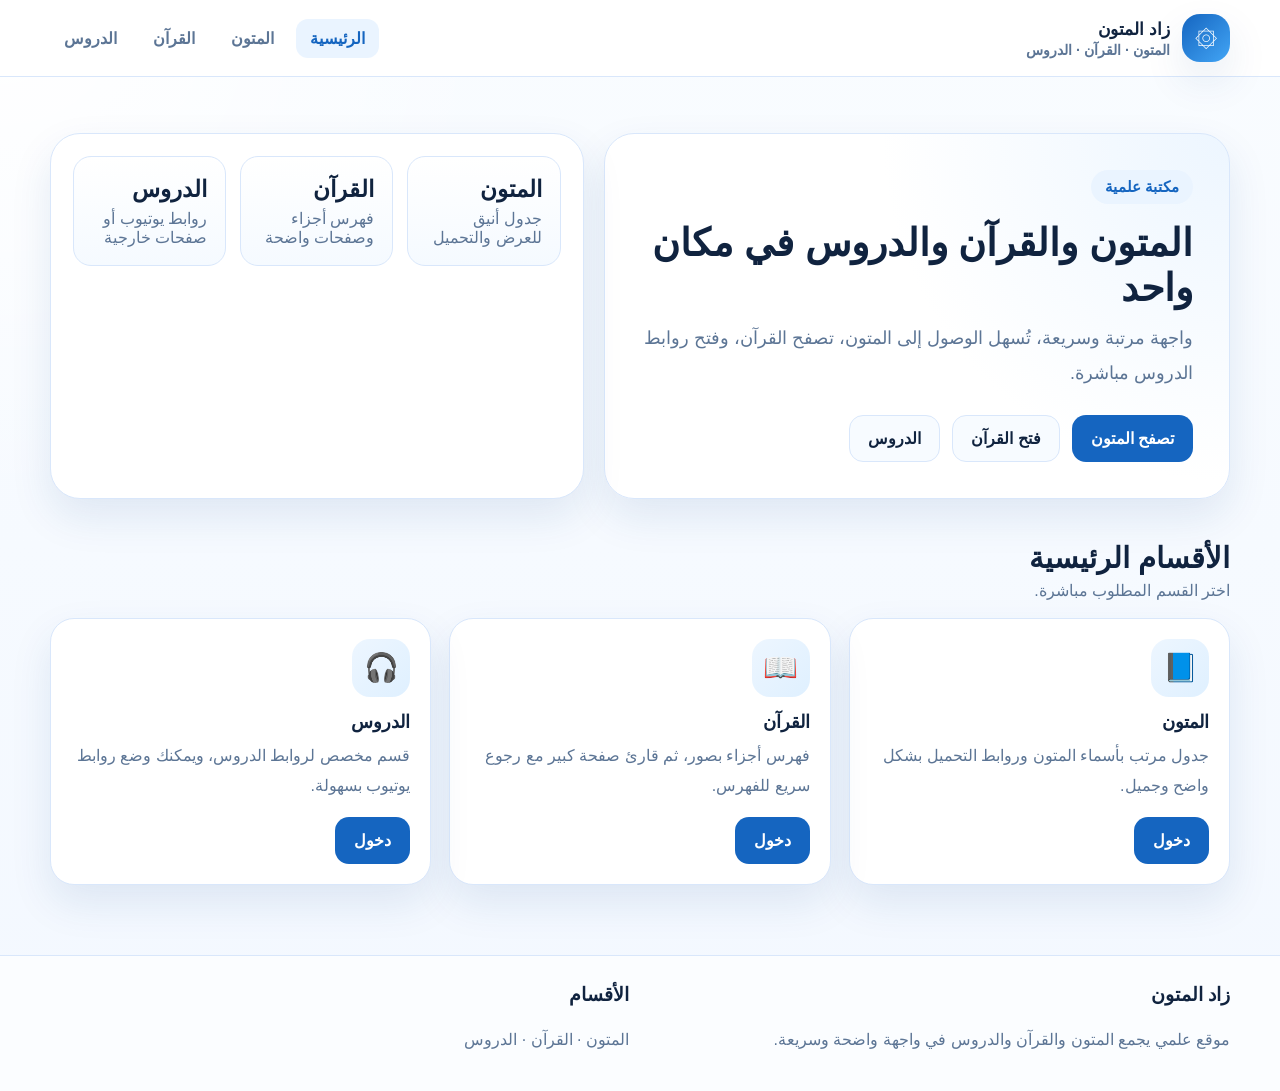
==== index.html @ 4cfde092 "Add files via upload" ====
<!doctype html>
<html lang="ar" dir="rtl">
<head>
  <meta charset="utf-8">
  <meta name="viewport" content="width=device-width, initial-scale=1">
  <title>زاد المتون</title>
  <meta name="description" content="المتون والقرآن والدروس">
  <link rel="stylesheet" href="assets/css/style.css">
</head>
<body>
<div data-current-page="home"></div>

<header class="topbar">
  <div class="container nav">
    <div class="brand">
      <div class="brand-badge">۞</div>
      <div class="brand-text">
        <div>زاد المتون</div>
        <small>المتون · القرآن · الدروس</small>
      </div>
    </div>
    <button class="menu-btn" aria-label="القائمة">☰</button>
    <nav class="nav-links">
      <a href="index.html" data-page="home">الرئيسية</a>
      <a href="mutoon.html" data-page="mutoon">المتون</a>
      <a href="quran.html" data-page="quran">القرآن</a>
      <a href="lessons.html" data-page="lessons">الدروس</a>
    </nav>
  </div>
</header>

<main>
  <section class="hero">
    <div class="container hero-grid">
      <div class="panel hero-card">
        <span class="kicker">مكتبة علمية</span>
        <h1>المتون والقرآن والدروس في مكان واحد</h1>
        <p class="lead">واجهة مرتبة وسريعة، تُسهل الوصول إلى المتون، تصفح القرآن، وفتح روابط الدروس مباشرة.</p>
        <div class="hero-actions">
          <a class="btn btn-primary" href="mutoon.html">تصفح المتون</a>
          <a class="btn btn-secondary" href="quran.html">فتح القرآن</a>
          <a class="btn btn-secondary" href="lessons.html">الدروس</a>
        </div>
      </div>
      <div class="panel hero-side">
        <div class="stats">
          <div class="stat"><strong>المتون</strong><span class="muted">جدول أنيق للعرض والتحميل</span></div>
          <div class="stat"><strong>القرآن</strong><span class="muted">فهرس أجزاء وصفحات واضحة</span></div>
          <div class="stat"><strong>الدروس</strong><span class="muted">روابط يوتيوب أو صفحات خارجية</span></div>
        </div>
      </div>
    </div>
  </section>

  <section class="section">
    <div class="container">
      <div class="section-head">
        <div>
          <h2>الأقسام الرئيسية</h2>
          <p>اختر القسم المطلوب مباشرة.</p>
        </div>
      </div>
      <div class="grid">
        <article class="card">
          <div class="card-icon">📘</div>
          <h3>المتون</h3>
          <p>جدول مرتب بأسماء المتون وروابط التحميل بشكل واضح وجميل.</p>
          <div class="actions"><a class="btn btn-primary" href="mutoon.html">دخول</a></div>
        </article>
        <article class="card">
          <div class="card-icon">📖</div>
          <h3>القرآن</h3>
          <p>فهرس أجزاء بصور، ثم قارئ صفحة كبير مع رجوع سريع للفهرس.</p>
          <div class="actions"><a class="btn btn-primary" href="quran.html">دخول</a></div>
        </article>
        <article class="card">
          <div class="card-icon">🎧</div>
          <h3>الدروس</h3>
          <p>قسم مخصص لروابط الدروس، ويمكنك وضع روابط يوتيوب بسهولة.</p>
          <div class="actions"><a class="btn btn-primary" href="lessons.html">دخول</a></div>
        </article>
      </div>
    </div>
  </section>
</main>

<footer class="footer">
  <div class="container footer-grid">
    <div>
      <h3 style="margin-top:0">زاد المتون</h3>
      <p>موقع علمي يجمع المتون والقرآن والدروس في واجهة واضحة وسريعة.</p>
    </div>
    <div>
      <h3 style="margin-top:0">الأقسام</h3>
      <p><a href="mutoon.html">المتون</a> · <a href="quran.html">القرآن</a> · <a href="lessons.html">الدروس</a></p>
    </div>
  </div>
</footer>

<script src="assets/js/common.js"></script>
</body>
</html>
---- assets/css/style.css ----
:root{
  --bg:#f3f8ff;
  --surface:#ffffff;
  --surface-2:#f7fbff;
  --line:#d9e7fb;
  --text:#10233f;
  --muted:#5c7595;
  --primary:#1565c0;
  --primary-2:#0d47a1;
  --accent:#42a5f5;
  --soft:#eaf4ff;
  --shadow:0 18px 42px rgba(17,70,140,.10);
  --radius:22px;
  --container:min(1180px, calc(100% - 28px));
}
*{box-sizing:border-box}
html{scroll-behavior:smooth}
body{
  margin:0;
  direction:rtl;
  color:var(--text);
  font-family:"Noto Naskh Arabic","Segoe UI",Tahoma,Arial,sans-serif;
  background:
    radial-gradient(circle at top left, #ffffff 0, transparent 30%),
    linear-gradient(180deg,#f9fcff 0%, var(--bg) 100%);
}
a{color:inherit;text-decoration:none}
img{display:block;max-width:100%}
button,input,select{font:inherit}
.container{width:var(--container);margin-inline:auto}
.topbar{
  position:sticky;top:0;z-index:50;
  background:rgba(255,255,255,.96);
  backdrop-filter:blur(10px);
  border-bottom:1px solid var(--line);
}
.nav{display:flex;align-items:center;justify-content:space-between;gap:16px;padding:14px 0}
.brand{display:flex;align-items:center;gap:12px}
.brand-badge{
  width:48px;height:48px;border-radius:18px;display:grid;place-items:center;
  background:linear-gradient(135deg,var(--primary),var(--accent));
  color:#fff;font-size:23px;box-shadow:var(--shadow)
}
.brand-text{font-weight:800;font-size:1.08rem}
.brand-text small{display:block;color:var(--muted);font-weight:600;margin-top:2px}
.nav-links{display:flex;align-items:center;gap:8px;flex-wrap:wrap}
.nav-links a{
  padding:10px 14px;border-radius:12px;color:var(--muted);font-weight:700;transition:.18s ease
}
.nav-links a:hover,.nav-links a.active{background:var(--soft);color:var(--primary)}
.menu-btn{
  display:none;border:none;background:var(--soft);color:var(--primary);
  padding:10px 12px;border-radius:12px;font-size:18px;cursor:pointer
}
.hero{padding:56px 0 24px}
.hero-grid{display:grid;grid-template-columns:1.08fr .92fr;gap:20px}
.panel{
  background:var(--surface);border:1px solid var(--line);border-radius:30px;box-shadow:var(--shadow)
}
.hero-card{
  padding:36px;
  background:
    radial-gradient(circle at top right,#edf6ff 0,#ffffff 48%),
    linear-gradient(180deg,#ffffff,#f9fcff)
}
.kicker{
  display:inline-flex;align-items:center;gap:8px;
  background:#eaf4ff;color:var(--primary);padding:8px 14px;border-radius:999px;
  font-size:15px;font-weight:800
}
h1{font-size:clamp(2rem,3vw,3.1rem);line-height:1.18;margin:16px 0 10px}
.lead{margin:0;color:var(--muted);font-size:1.12rem;line-height:1.95}
.hero-actions{display:flex;gap:12px;flex-wrap:wrap;margin-top:24px}
.btn{
  display:inline-flex;align-items:center;justify-content:center;gap:10px;
  padding:13px 18px;border-radius:14px;border:1px solid transparent;
  font-weight:800;cursor:pointer;transition:.18s ease
}
.btn-primary{background:var(--primary);color:#fff}
.btn-primary:hover{background:var(--primary-2)}
.btn-secondary{background:var(--surface-2);border-color:var(--line);color:var(--text)}
.btn-secondary:hover{background:var(--soft)}
.hero-side{padding:22px}
.stats{display:grid;grid-template-columns:repeat(3,1fr);gap:14px}
.stat{
  padding:18px;border-radius:18px;border:1px solid var(--line);
  background:linear-gradient(180deg,#ffffff,#f5faff)
}
.stat strong{display:block;font-size:1.45rem;margin-bottom:6px}
.section{padding:18px 0 34px}
.section-head{display:flex;justify-content:space-between;align-items:end;gap:18px;margin-bottom:18px}
.section-head h2{margin:0;font-size:1.8rem}
.section-head p{margin:6px 0 0;color:var(--muted)}
.grid{display:grid;grid-template-columns:repeat(3,1fr);gap:18px}
.card{
  background:var(--surface);border:1px solid var(--line);border-radius:24px;
  padding:20px;box-shadow:var(--shadow)
}
.card-icon{
  width:58px;height:58px;border-radius:18px;display:grid;place-items:center;
  background:linear-gradient(135deg,#edf6ff,#dff0ff);color:var(--primary);font-size:28px;margin-bottom:14px
}
.card h3{margin:0 0 8px;font-size:1.14rem}
.card p{margin:0;color:var(--muted);line-height:1.9}
.actions{display:flex;gap:10px;flex-wrap:wrap;margin-top:16px}
.page-title{padding:28px 0 16px}
.page-title h1{margin:0 0 8px;font-size:2.1rem}
.page-title p{margin:0;color:var(--muted);line-height:1.9}
.notice{
  background:linear-gradient(180deg,#edf6ff,#ffffff);
  border:1px solid #cfe3fb;color:#214970;border-radius:18px;
  padding:16px 18px;line-height:1.9
}
.search-wrap{margin:18px 0}
.input{
  width:100%;padding:14px 16px;border-radius:14px;border:1px solid var(--line);
  background:#fff;outline:none;color:var(--text)
}
.input:focus{border-color:#8ec4ff;box-shadow:0 0 0 4px rgba(66,165,245,.12)}
.list-grid{display:grid;grid-template-columns:repeat(3,1fr);gap:18px}
.resource-card .meta{display:flex;gap:8px;flex-wrap:wrap;margin:10px 0 14px}
.badge{background:#ebf5ff;color:#1d5da8;padding:6px 10px;border-radius:999px;font-size:.9rem}
.muted{color:var(--muted)}
.footer{
  margin-top:36px;padding:28px 0 36px;border-top:1px solid var(--line);
  background:rgba(255,255,255,.7)
}
.footer-grid{display:grid;grid-template-columns:1fr 1fr;gap:22px}
.footer p{margin:0;color:var(--muted);line-height:1.9}
.quran-index-grid{display:grid;grid-template-columns:repeat(5,1fr);gap:16px}
.juz-card{
  border:1px solid var(--line);background:var(--surface);border-radius:22px;padding:14px;
  cursor:pointer;text-align:right;box-shadow:var(--shadow);transition:.16s ease
}
.juz-card:hover{transform:translateY(-2px)}
.juz-card .thumb{
  height:150px;border-radius:16px;overflow:hidden;background:#eef6ff;
  border:1px solid var(--line);margin-bottom:12px;display:grid;place-items:center
}
.juz-card .thumb img{width:100%;height:100%;object-fit:cover}
.juz-card .num{
  display:inline-block;background:#eaf4ff;color:#1c5ba4;border-radius:999px;
  padding:5px 10px;font-size:.9rem;margin-bottom:10px
}
.juz-title{font-weight:800;font-size:1.03rem;margin-bottom:6px}
.juz-range{color:var(--muted);font-size:.95rem;line-height:1.7}
.quran-shell{display:grid;grid-template-columns:280px 1fr;gap:18px;align-items:start}
.quran-sidebar .card{position:sticky;top:88px}
.info-list{display:grid;gap:8px}
.info-item{
  background:var(--surface-2);padding:10px 12px;border:1px solid var(--line);border-radius:12px
}
.reader-toolbar{display:flex;justify-content:space-between;align-items:center;gap:12px;margin-bottom:12px}
.reader-meta{display:flex;gap:10px;flex-wrap:wrap}
.page-badge{
  background:#ebf5ff;color:#165fae;padding:7px 12px;border-radius:999px;font-size:.92rem
}
.quran-reader{
  background:linear-gradient(180deg,#ffffff,#f9fcff);border:1px solid var(--line);
  border-radius:28px;padding:12px;box-shadow:var(--shadow)
}
.quran-page-wrap{
  background:#fff;border:1px solid var(--line);border-radius:24px;padding:8px
}
.quran-image-frame{
  background:#f4f9ff;border:1px solid var(--line);border-radius:20px;padding:8px
}
.quran-image-frame img{
  width:100%;max-height:85vh;object-fit:contain;border-radius:12px;margin:auto;
  box-shadow:0 10px 30px rgba(17,70,140,.10)
}
.quran-text{
  font-size:2rem;line-height:2.45;text-align:center;padding:22px;background:#fff;
  border:1px solid var(--line);border-radius:20px
}
.reader-actions{display:flex;gap:10px;flex-wrap:wrap}
.table-card{padding:0;overflow:hidden}
.data-table{width:100%;border-collapse:collapse}
.data-table th,.data-table td{padding:16px 14px;border-bottom:1px solid var(--line);vertical-align:top}
.data-table thead th{background:#f4f9ff;color:#24588d;font-size:.96rem}
.data-table tbody tr:hover{background:#fbfdff}
.data-table td.actions-cell{width:230px}
.data-table .actions{justify-content:flex-start;margin-top:0}
.data-table .title-cell strong{display:block;font-size:1.02rem;margin-bottom:6px}
.data-table .title-cell small{color:var(--muted);display:block;line-height:1.8}
.empty{
  background:var(--surface);border:1px dashed var(--line);border-radius:18px;
  padding:22px;text-align:center;color:var(--muted)
}
.help-box{display:grid;grid-template-columns:1fr 1fr;gap:18px;margin:18px 0}
.code-box{
  direction:ltr;text-align:left;white-space:pre-wrap;font-family:Consolas,monospace;
  background:#f6fbff;border:1px solid var(--line);border-radius:16px;padding:14px;color:#1f4670
}
.quick-links{display:grid;grid-template-columns:repeat(3,1fr);gap:14px}
.quick-link{
  background:var(--surface);border:1px solid var(--line);border-radius:18px;
  padding:16px 18px;box-shadow:var(--shadow)
}
.quick-link strong{display:block;margin-bottom:6px}
code{background:#f1f7ff;padding:2px 6px;border-radius:7px}
@media (max-width:1100px){
  .grid,.list-grid{grid-template-columns:repeat(2,1fr)}
  .quran-index-grid{grid-template-columns:repeat(3,1fr)}
}
@media (max-width:900px){
  .hero-grid,.quran-shell,.footer-grid,.help-box{grid-template-columns:1fr}
  .quick-links{grid-template-columns:1fr}
}
@media (max-width:760px){
  .menu-btn{display:block}
  .nav-links{
    display:none;position:absolute;top:72px;right:14px;left:14px;background:var(--surface);
    border:1px solid var(--line);border-radius:18px;padding:10px;box-shadow:var(--shadow)
  }
  .nav-links.open{display:flex;flex-direction:column;align-items:stretch}
  .grid,.list-grid,.quran-index-grid{grid-template-columns:1fr}
  .stats{grid-template-columns:repeat(3,1fr)}
  .data-table,.data-table thead,.data-table tbody,.data-table tr,.data-table th,.data-table td{display:block;width:100%}
  .data-table thead{display:none}
  .data-table tr{padding:6px 0}
  .data-table td{border-bottom:none;padding:10px 14px}
  .data-table td.actions-cell{width:auto}
  .quran-image-frame img{max-height:70vh}
}
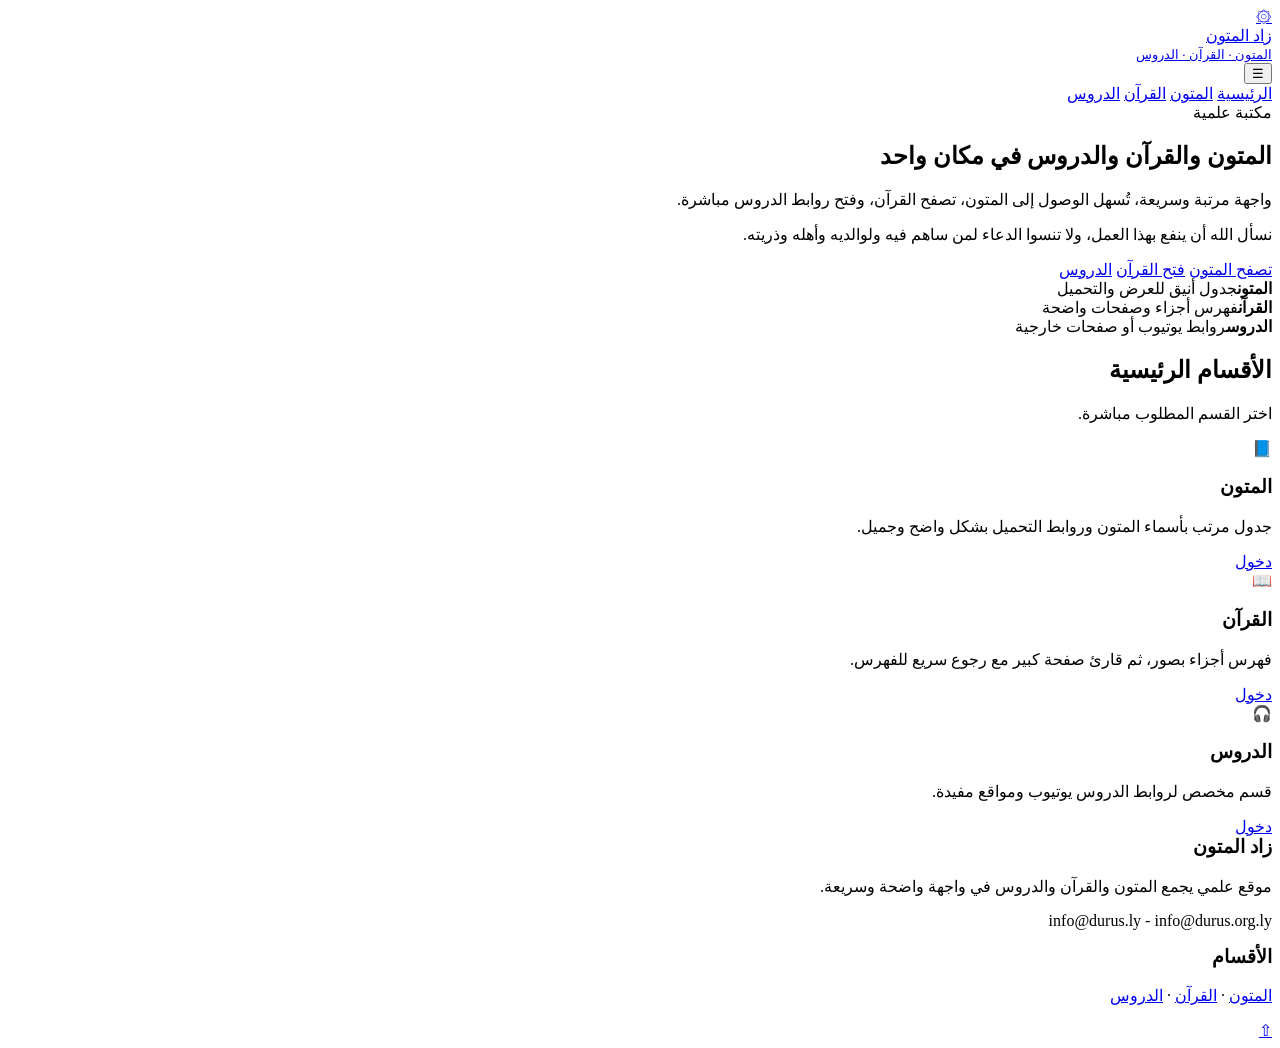
==== commit be2a95c4: "Add files via upload" ====
--- a/index.html
+++ b/index.html
@@ -5,6 +5,8 @@
   <meta name="viewport" content="width=device-width, initial-scale=1">
   <title>زاد المتون</title>
   <meta name="description" content="المتون والقرآن والدروس">
+  <link rel="icon" href="assets/fav.ico" type="image/x-icon">
+<link rel="shortcut icon" href="assets/fav.ico" type="image/x-icon">
   <link rel="stylesheet" href="assets/css/style.css">
 </head>
 <body>
@@ -13,10 +15,10 @@
 <header class="topbar">
   <div class="container nav">
     <div class="brand">
-      <div class="brand-badge">۞</div>
+     <a href="index.html" data-page="home">  <div class="brand-badge">۞</div></a>
       <div class="brand-text">
-        <div>زاد المتون</div>
-        <small>المتون · القرآن · الدروس</small>
+       <a href="index.html" data-page="home">  <div>زاد المتون</div></a>
+        <a href="index.html" data-page="home"><small>المتون · القرآن · الدروس</small></a>
       </div>
     </div>
     <button class="menu-btn" aria-label="القائمة">☰</button>
@@ -36,6 +38,7 @@
         <span class="kicker">مكتبة علمية</span>
         <h1>المتون والقرآن والدروس في مكان واحد</h1>
         <p class="lead">واجهة مرتبة وسريعة، تُسهل الوصول إلى المتون، تصفح القرآن، وفتح روابط الدروس مباشرة.</p>
+		  <p class="lead">نسأل الله أن ينفع بهذا العمل، ولا تنسوا الدعاء لمن ساهم فيه ولوالديه وأهله وذريته. </p>
         <div class="hero-actions">
           <a class="btn btn-primary" href="mutoon.html">تصفح المتون</a>
           <a class="btn btn-secondary" href="quran.html">فتح القرآن</a>
@@ -76,7 +79,7 @@
         <article class="card">
           <div class="card-icon">🎧</div>
           <h3>الدروس</h3>
-          <p>قسم مخصص لروابط الدروس، ويمكنك وضع روابط يوتيوب بسهولة.</p>
+          <p>قسم مخصص لروابط الدروس يوتيوب ومواقع مفيدة.</p>
           <div class="actions"><a class="btn btn-primary" href="lessons.html">دخول</a></div>
         </article>
       </div>
@@ -89,6 +92,7 @@
     <div>
       <h3 style="margin-top:0">زاد المتون</h3>
       <p>موقع علمي يجمع المتون والقرآن والدروس في واجهة واضحة وسريعة.</p>
+	  <p>info@durus.ly - info@durus.org.ly</p>
     </div>
     <div>
       <h3 style="margin-top:0">الأقسام</h3>
@@ -98,5 +102,6 @@
 </footer>
 
 <script src="assets/js/common.js"></script>
+<a href="#" class="top-arrow">⇧</a>
 </body>
 </html>
